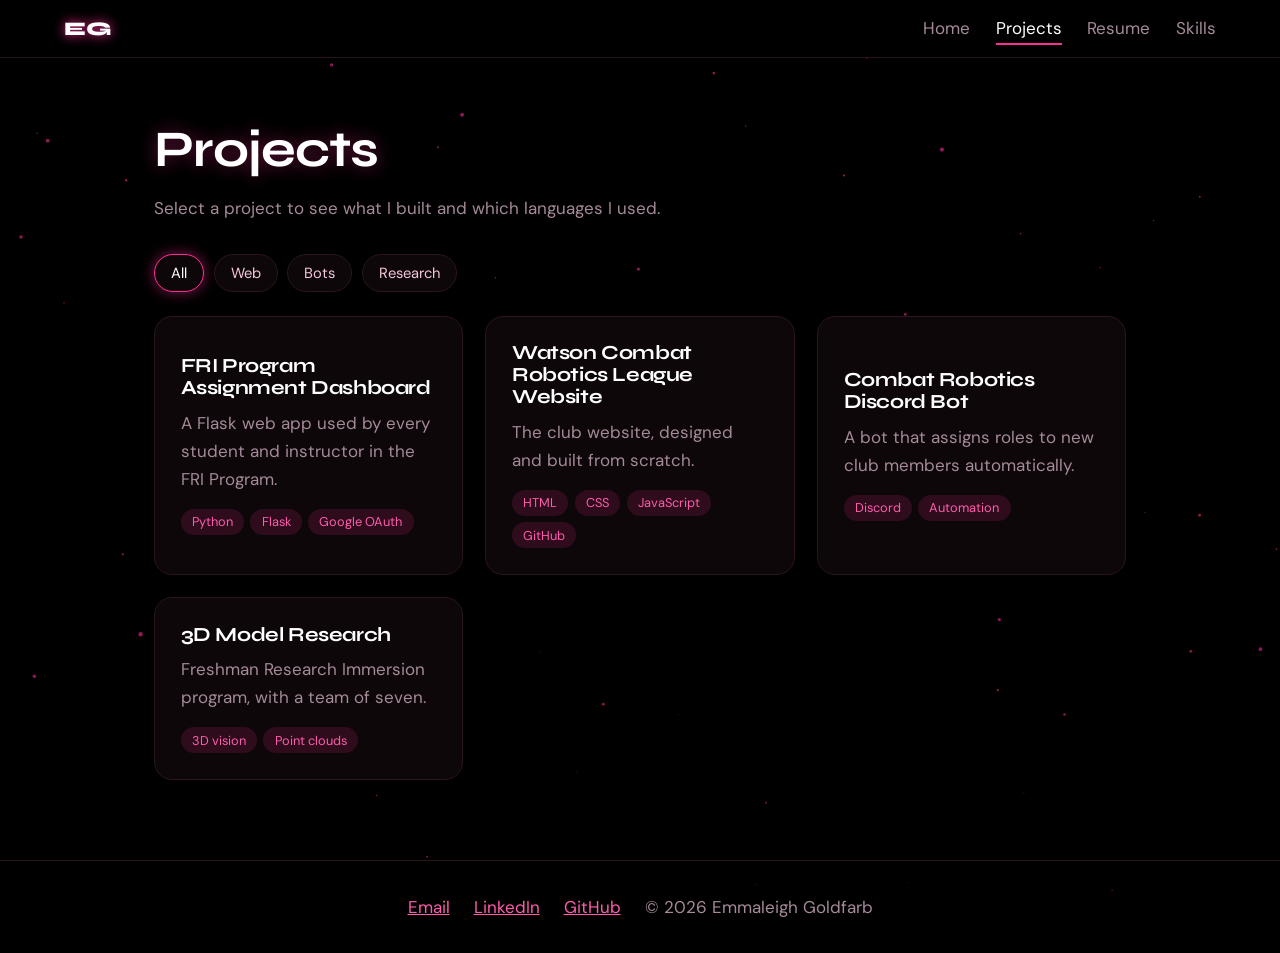
==== projects.html @ 019fbb37 "website base" ====
<!DOCTYPE html><html lang="en"><head><meta charset="utf-8"><meta name="viewport" content="width=device-width,initial-scale=1"><link rel="preconnect" href="https://fonts.googleapis.com"><link rel="preconnect" href="https://fonts.gstatic.com" crossorigin><link href="https://fonts.googleapis.com/css2?family=DM+Sans:wght@400;700&family=Syne:wght@600;800&display=swap" rel="stylesheet"><link rel="stylesheet" href="css/style.css"><title>Projects | Emmaleigh Goldfarb</title></head><body><main>
<h2>Projects</h2><p class="lede">Select a project to see what I built and which languages I used.</p>
<div class="chips" id="filters"></div><div class="grid" id="grid"></div>
<dialog id="dlg"><button class="btn x" id="close">Close</button><h3 id="dt"></h3><div class="tags" id="dtags" style="margin-top:.6rem"></div><ul id="dl"></ul><div class="row" id="dlinks"></div></dialog></main>
<script src="js/common.js"></script><script src="js/projects.js"></script></body></html>
---- css/style.css ----
:root{--bg:#000;--panel:#0d0709;--pink:#ff2e93;--hot:#ff5cad;--blush:#f7c6dc;--mute:#a58a99;--line:#2a1420;color-scheme:dark}
*{box-sizing:border-box;margin:0}
html{scroll-behavior:smooth}
body{background:var(--bg);color:var(--blush);font:17px/1.65 'DM Sans',system-ui,sans-serif;min-height:100vh}
h1,h2,h3{font-family:'Syne','DM Sans',sans-serif;color:#fff;line-height:1.1;letter-spacing:-.02em}
h1{font-size:clamp(2.8rem,9vw,6.5rem);font-weight:800;text-shadow:0 0 28px rgba(255,46,147,.55)}
h2{font-size:clamp(2rem,5vw,3.2rem);margin-bottom:1rem;text-shadow:0 0 18px rgba(255,46,147,.4)}
h3{font-size:1.25rem}
a{color:var(--hot)}
:focus-visible{outline:2px solid var(--pink);outline-offset:3px}
#bg{position:fixed;inset:0;z-index:-1}
nav{position:sticky;top:0;z-index:20;display:flex;justify-content:space-between;align-items:center;padding:.9rem 5vw;background:rgba(0,0,0,.78);backdrop-filter:blur(10px);border-bottom:1px solid var(--line)}
nav .logo{font:800 1.2rem 'Syne',sans-serif;color:#fff;text-decoration:none;text-shadow:0 0 12px var(--pink)}
nav ul{display:flex;gap:1.6rem;list-style:none;padding:0}
nav ul a{color:var(--mute);text-decoration:none;padding:.2rem 0;border-bottom:2px solid transparent;transition:.2s}
nav ul a:hover,nav ul a[aria-current]{color:#fff;border-color:var(--pink)}
main{max-width:1100px;margin:0 auto;padding:4rem 5vw 5rem}
.btn{display:inline-block;padding:.75rem 1.5rem;border:2px solid var(--pink);border-radius:999px;color:#fff;text-decoration:none;font-weight:700;background:transparent;cursor:pointer;font-family:inherit;font-size:1rem;transition:.2s}
.btn:hover{background:var(--pink);box-shadow:0 0 26px var(--pink)}
.btn.solid{background:var(--pink);color:#000}
.btn.solid:hover{background:var(--hot)}
.row{display:flex;gap:1rem;flex-wrap:wrap;margin-top:2rem}
.lede{color:var(--mute);max-width:60ch;margin-bottom:2rem}
.chips{display:flex;gap:.6rem;flex-wrap:wrap;margin:1.5rem 0}
.chip{padding:.35rem 1rem;border:1px solid var(--line);border-radius:999px;background:var(--panel);color:var(--blush);cursor:pointer;font:inherit;font-size:.92rem}
.chip[aria-pressed=true],.chip:hover{border-color:var(--pink);color:#fff;box-shadow:0 0 14px rgba(255,46,147,.5)}
footer{padding:2rem 5vw;border-top:1px solid var(--line);color:var(--mute);display:flex;gap:1.5rem;flex-wrap:wrap;justify-content:center}
/* splash + home */
#splash{position:fixed;inset:0;z-index:100;background:#000;display:grid;place-items:center;transition:opacity .8s}
#splash.out{opacity:0;pointer-events:none}
#splash h1{font-size:clamp(2rem,7vw,4.5rem);white-space:nowrap}
#splash h1::after{content:'|';animation:blink .7s steps(1) infinite;color:var(--pink)}
@keyframes blink{50%{opacity:0}}
.hero{min-height:68vh;display:flex;flex-direction:column;justify-content:center}
.tag{font:600 clamp(1.1rem,3vw,1.8rem) 'Syne',sans-serif;color:var(--hot);min-height:2.2em;margin-top:1rem}
.tag::after{content:'|';animation:blink .7s steps(1) infinite}
.stats{display:grid;grid-template-columns:repeat(auto-fit,minmax(190px,1fr));gap:1rem;margin-top:3rem}
.stat{border-left:3px solid var(--pink);padding:.4rem 1rem}
.stat b{display:block;font:800 2.2rem 'Syne',sans-serif;color:#fff}
.stat span{color:var(--mute);font-size:.95rem}
/* cards */
.grid{display:grid;grid-template-columns:repeat(auto-fill,minmax(300px,1fr));gap:1.4rem}
.card{background:var(--panel);border:1px solid var(--line);border-radius:18px;padding:1.6rem;cursor:pointer;text-align:left;color:inherit;font:inherit;transition:border-color .2s,box-shadow .2s;transform-style:preserve-3d}
.card:hover{border-color:var(--pink);box-shadow:0 0 30px rgba(255,46,147,.3)}
.card p{color:var(--mute);margin:.6rem 0 1rem}
.tags{display:flex;gap:.4rem;flex-wrap:wrap}
.tags i{font-style:normal;font-size:.8rem;padding:.15rem .7rem;border-radius:999px;background:rgba(255,46,147,.14);color:var(--hot)}
dialog{background:var(--panel);color:var(--blush);border:1px solid var(--pink);border-radius:20px;padding:2rem;max-width:640px;width:92vw;box-shadow:0 0 60px rgba(255,46,147,.35)}
dialog::backdrop{background:rgba(0,0,0,.8)}
dialog ul,.detail ul{padding-left:1.2rem;margin:1rem 0}
dialog li,.detail li{margin:.4rem 0}
.x{float:right}
/* resume */
.tl{position:relative;margin-top:1.5rem;padding-left:2rem}
.tl::before{content:'';position:absolute;left:6px;top:0;bottom:0;width:2px;background:var(--line)}
.tl .fill{position:absolute;left:6px;top:0;width:2px;height:0;background:var(--pink);box-shadow:0 0 12px var(--pink)}
.ent{position:relative;margin-bottom:1rem}
.ent::before{content:'';position:absolute;left:-2rem;top:1.15rem;width:14px;height:14px;border-radius:50%;background:#000;border:2px solid var(--line);transition:.3s}
.ent.lit::before{border-color:var(--pink);background:var(--pink);box-shadow:0 0 14px var(--pink)}
.ent button{width:100%;display:flex;justify-content:space-between;gap:1rem;background:var(--panel);border:1px solid var(--line);border-radius:14px;padding:1rem 1.3rem;color:#fff;font:inherit;cursor:pointer;text-align:left}
.ent button:hover,.ent button[aria-expanded=true]{border-color:var(--pink)}
.ent small{color:var(--mute);white-space:nowrap}
.detail{display:none;padding:.2rem 1.3rem}
.detail.open{display:block}
/* skills */
#field{position:relative;height:min(62vw,610px);min-height:460px;border:1px solid var(--line);border-radius:22px;overflow:hidden;background:radial-gradient(circle at 50% 50%,rgba(255,46,147,.18),transparent 18%),radial-gradient(circle at 50% 120%,rgba(255,46,147,.12),transparent 60%);isolation:isolate}
.core{position:absolute;left:50%;top:51%;z-index:10;width:clamp(108px,18vw,164px);aspect-ratio:1;border-radius:50%;display:grid;place-items:center;color:var(--pink);background:radial-gradient(circle at 32% 28%,#ff78bb,#ff2e93 58%,#a10055);box-shadow:0 0 0 14px rgba(255,46,147,.1),0 0 40px rgba(255,46,147,.72);transform:translate(-50%,-50%);animation:core-pulse 2.8s ease-in-out infinite}.core img{width:83%;height:83%;filter:drop-shadow(0 4px 5px rgba(0,0,0,.45))}.core span{position:absolute;bottom:13%;font:700 clamp(.68rem,1.2vw,.85rem) 'Syne',sans-serif;letter-spacing:.18em;color:#fff;text-shadow:0 1px 4px #000}@keyframes core-pulse{50%{box-shadow:0 0 0 22px rgba(255,46,147,.04),0 0 58px rgba(255,46,147,.88)}}
.orb{position:absolute;z-index:15;width:clamp(48px,8vw,78px);aspect-ratio:1;border-radius:50%;border:2px solid var(--pink);background:radial-gradient(circle at 30% 28%,rgba(255,92,173,.62),rgba(255,46,147,.11) 70%);color:#fff;font:700 .78rem 'Syne',sans-serif;display:grid;place-items:center;cursor:pointer;box-shadow:0 0 16px rgba(255,46,147,.35),inset 0 0 14px rgba(255,46,147,.26);will-change:transform;animation:float var(--float-time) ease-in-out var(--float-delay) infinite alternate;transition:background .18s,box-shadow .18s,opacity .18s}.orb::after{content:'';position:absolute;inset:18%;border-radius:50%;background:var(--pink);opacity:.14;filter:blur(9px);z-index:-1}.orb img{width:57%;height:57%;object-fit:contain;filter:drop-shadow(0 2px 4px rgba(0,0,0,.35));pointer-events:none}.orb span{position:absolute;bottom:-1.7rem;left:50%;transform:translate(-50%,5px);opacity:0;white-space:nowrap;text-shadow:0 1px 4px #000;pointer-events:none;transition:opacity .18s,transform .18s}.orb.is-hovered,.orb:focus-visible{background:rgba(255,46,147,.5);box-shadow:0 0 38px var(--pink);animation-play-state:paused}.orb.is-hovered span,.orb:focus-visible span{opacity:1;transform:translate(-50%,0)}.orb.selected{border-color:#fff;box-shadow:0 0 52px var(--pink),0 0 10px #fff;z-index:20}.orb.selected:not(.is-hovered) span{opacity:0}@keyframes float{from{translate:-50% calc(-50% - 10px)}to{translate:-50% calc(-50% + 10px)}}
.hint{color:var(--mute);font-size:.9rem;margin:.8rem 0 1.5rem}
.term{margin-top:1.5rem;background:#050203;border:1px solid var(--pink);border-radius:14px;overflow:hidden;box-shadow:0 0 30px rgba(255,46,147,.2)}
.term header{display:flex;gap:.5rem;align-items:center;padding:.6rem 1rem;border-bottom:1px solid var(--line);color:var(--mute);font-size:.85rem}
.term header i{width:10px;height:10px;border-radius:50%;background:var(--pink);opacity:.7}
.term pre{padding:1.2rem;overflow-x:auto;font:.92rem/1.6 ui-monospace,Menlo,Consolas,monospace;color:var(--blush)}
.term p{padding:0 1.2rem 1.2rem}
.tools{display:flex;gap:.6rem;flex-wrap:wrap}
.tool{padding:.5rem 1.1rem;border:1px solid var(--line);border-radius:10px;background:var(--panel)}
.tool.hide{display:none}
.sec{margin-top:4rem}
.cursor-dot{position:fixed;width:10px;height:10px;border-radius:50%;background:var(--pink);pointer-events:none;z-index:200;box-shadow:0 0 12px var(--pink);transition:opacity .6s}
@media(max-width:640px){nav ul{gap:.9rem;font-size:.9rem}#field{height:440px;min-height:440px}.orb{font-size:.67rem}.orb span{bottom:-1.45rem}.hint{font-size:.82rem}}
@media(prefers-reduced-motion:reduce){*{animation:none!important;transition:none!important}}
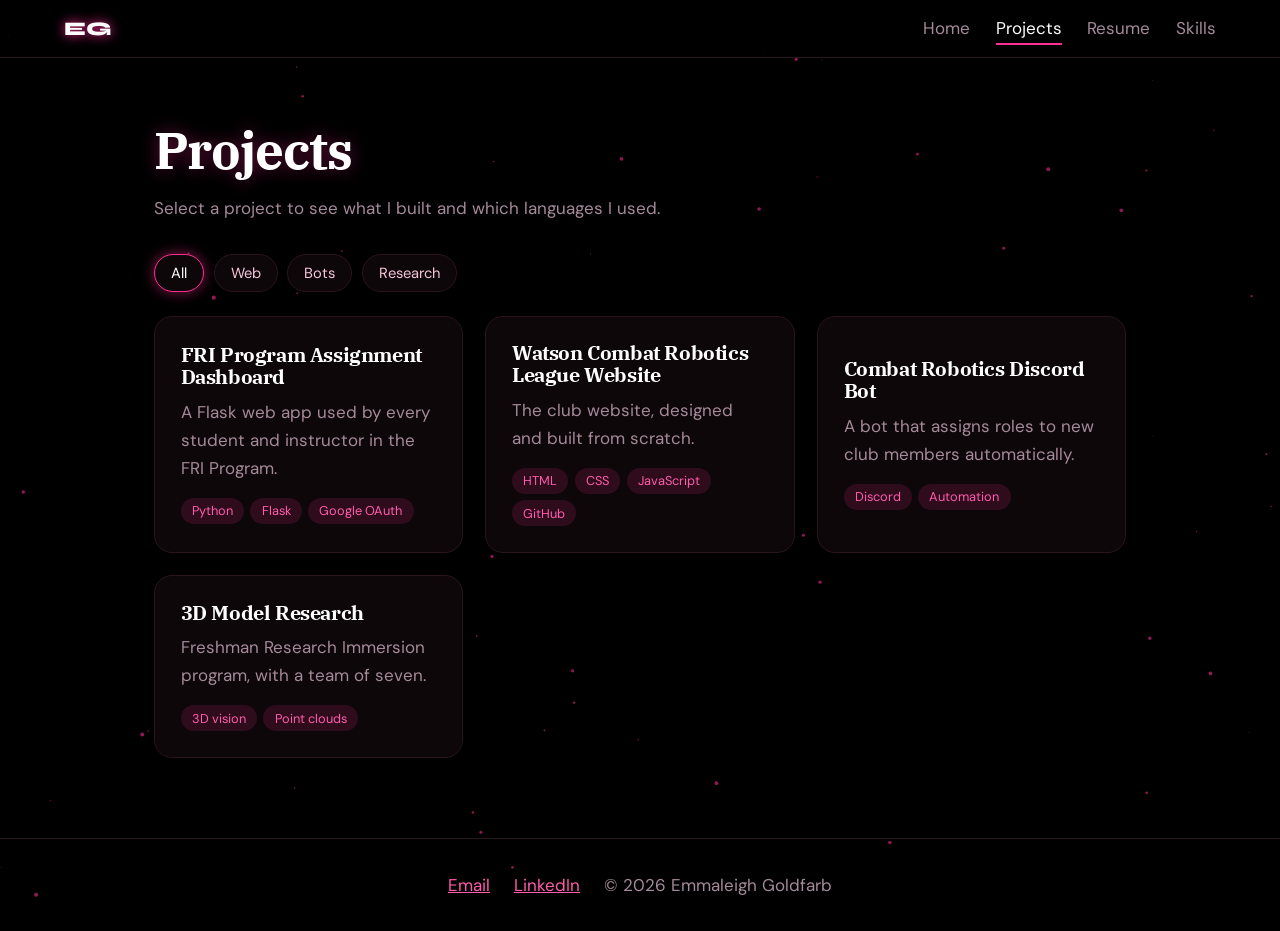
==== commit d7752c67: "changed fonts" ====
--- a/projects.html
+++ b/projects.html
@@ -1,4 +1,4 @@
-<!DOCTYPE html><html lang="en"><head><meta charset="utf-8"><meta name="viewport" content="width=device-width,initial-scale=1"><link rel="preconnect" href="https://fonts.googleapis.com"><link rel="preconnect" href="https://fonts.gstatic.com" crossorigin><link href="https://fonts.googleapis.com/css2?family=DM+Sans:wght@400;700&family=Syne:wght@600;800&display=swap" rel="stylesheet"><link rel="stylesheet" href="css/style.css"><title>Projects | Emmaleigh Goldfarb</title></head><body><main>
+<!DOCTYPE html><html lang="en"><head><meta charset="utf-8"><meta name="viewport" content="width=device-width,initial-scale=1"><link rel="preconnect" href="https://fonts.googleapis.com"><link rel="preconnect" href="https://fonts.gstatic.com" crossorigin><link href="https://fonts.googleapis.com/css2?family=DM+Sans:wght@400;700&family=Syne:wght@600;800&display=swap" rel="stylesheet"><link href="https://fonts.googleapis.com/css2?family=IBM+Plex+Serif:wght@400;700&display=swap" rel="stylesheet"><link rel="stylesheet" href="css/style.css"><title>Projects | Emmaleigh Goldfarb</title></head><body><main>
 <h2>Projects</h2><p class="lede">Select a project to see what I built and which languages I used.</p>
 <div class="chips" id="filters"></div><div class="grid" id="grid"></div>
 <dialog id="dlg"><button class="btn x" id="close">Close</button><h3 id="dt"></h3><div class="tags" id="dtags" style="margin-top:.6rem"></div><ul id="dl"></ul><div class="row" id="dlinks"></div></dialog></main>
--- a/css/style.css
+++ b/css/style.css
@@ -2,7 +2,7 @@
 *{box-sizing:border-box;margin:0}
 html{scroll-behavior:smooth}
 body{background:var(--bg);color:var(--blush);font:17px/1.65 'DM Sans',system-ui,sans-serif;min-height:100vh}
-h1,h2,h3{font-family:'Syne','DM Sans',sans-serif;color:#fff;line-height:1.1;letter-spacing:-.02em}
+h1,h2,h3{font-family:'IBM Plex Serif',serif;color:#fff;line-height:1.1;letter-spacing:-.02em}
 h1{font-size:clamp(2.8rem,9vw,6.5rem);font-weight:800;text-shadow:0 0 28px rgba(255,46,147,.55)}
 h2{font-size:clamp(2rem,5vw,3.2rem);margin-bottom:1rem;text-shadow:0 0 18px rgba(255,46,147,.4)}
 h3{font-size:1.25rem}
@@ -32,7 +32,7 @@
 #splash h1::after{content:'|';animation:blink .7s steps(1) infinite;color:var(--pink)}
 @keyframes blink{50%{opacity:0}}
 .hero{min-height:68vh;display:flex;flex-direction:column;justify-content:center}
-.tag{font:600 clamp(1.1rem,3vw,1.8rem) 'Syne',sans-serif;color:var(--hot);min-height:2.2em;margin-top:1rem}
+.tag{font:400 clamp(1.1rem,3vw,1.8rem) 'Libre Caslon Text',serif;color:var(--hot);min-height:2.2em;margin-top:1rem}
 .tag::after{content:'|';animation:blink .7s steps(1) infinite}
 .stats{display:grid;grid-template-columns:repeat(auto-fit,minmax(190px,1fr));gap:1rem;margin-top:3rem}
 .stat{border-left:3px solid var(--pink);padding:.4rem 1rem}
